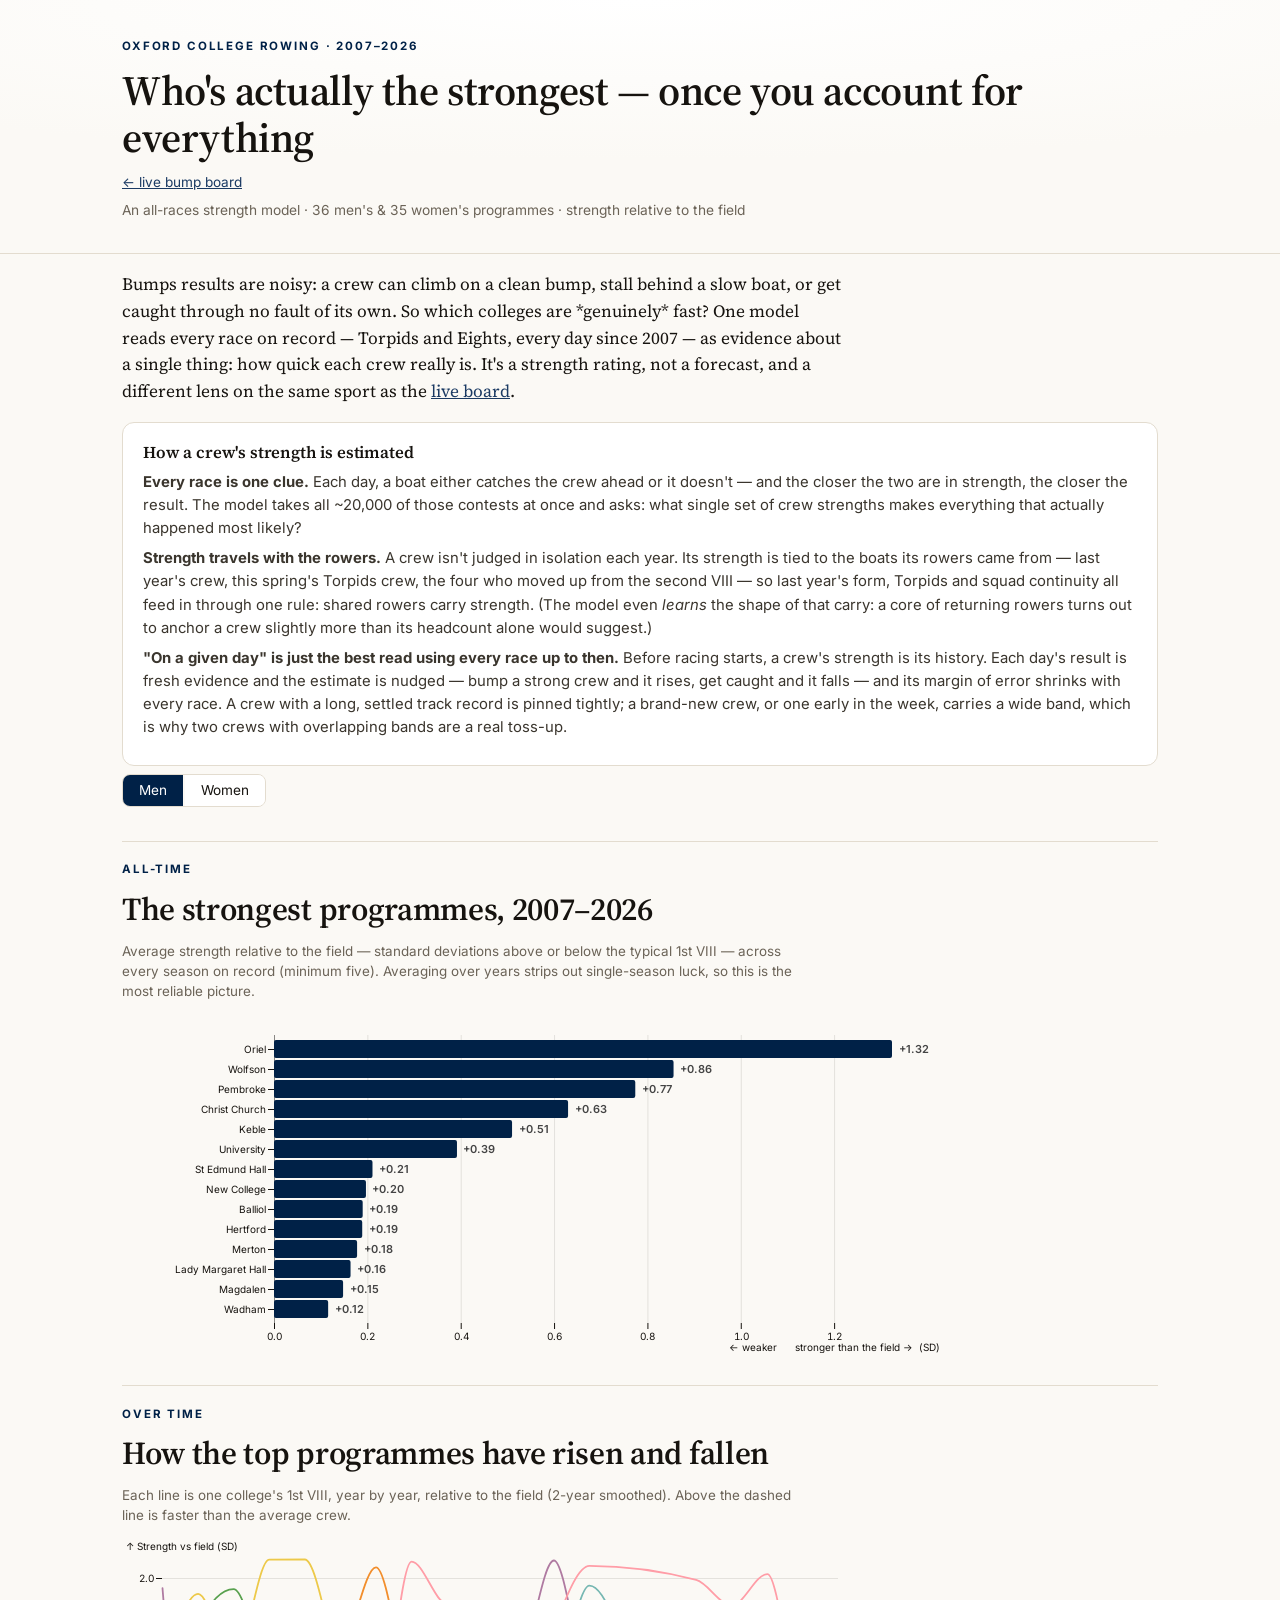
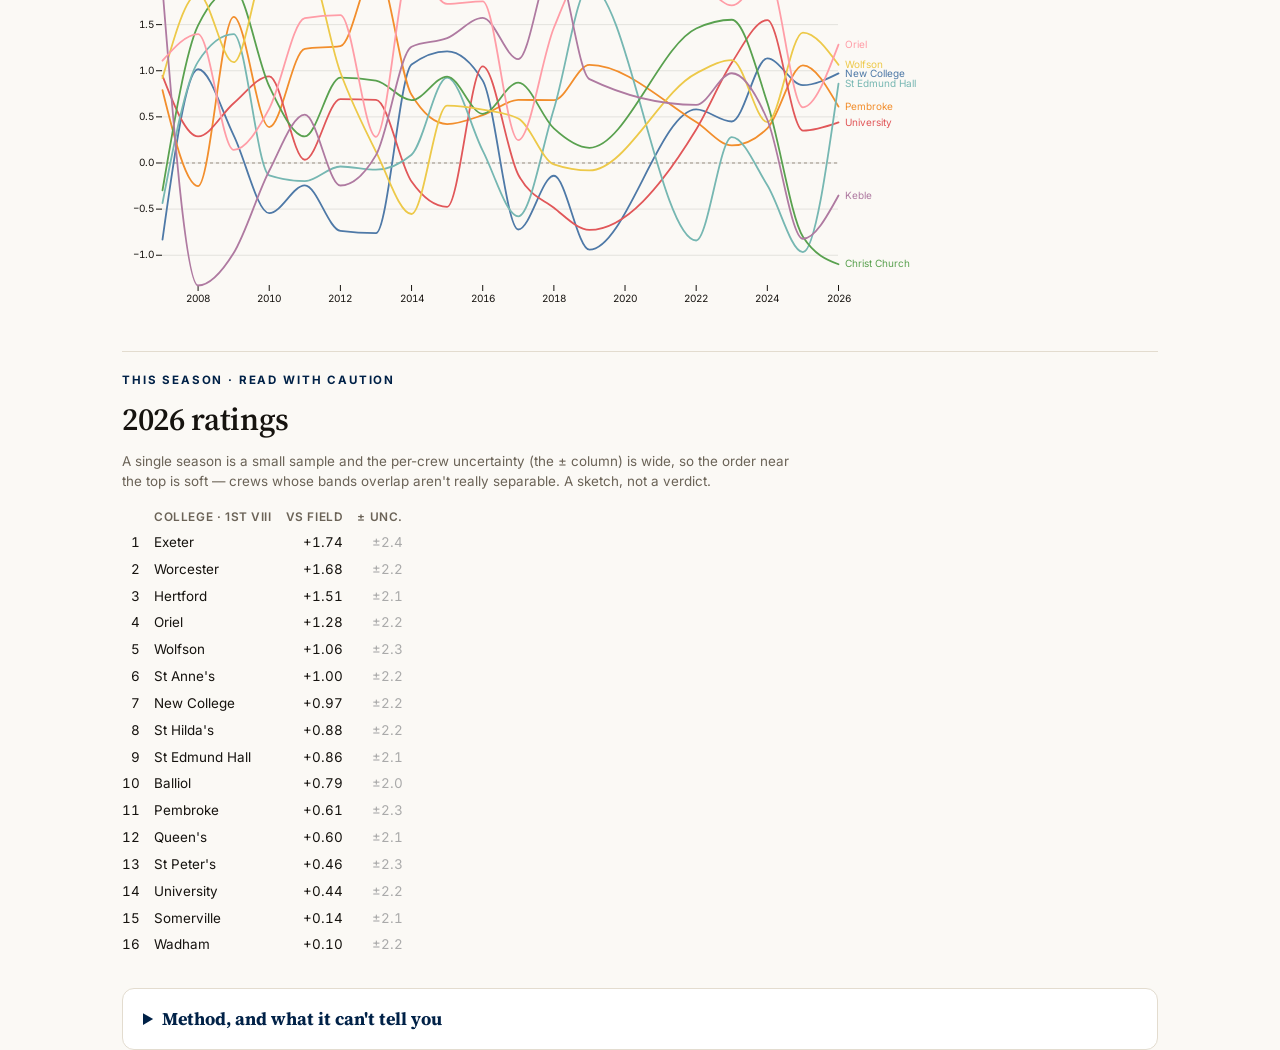
==== ratings.html @ 30b59cc1 "Add college strength-ratings page (holistic all-races model) + link from board An interpretive stren" ====
<!doctype html>
<html lang="en">
<head>
<meta charset="utf-8">
<meta name="viewport" content="width=device-width, initial-scale=1">
<title>College rowing strength — Oxford bumps, 2007–2026</title>
<meta name="description" content="An experimental strength rating that reads every Oxford bumps race — Torpids and Eights, every day since 2007 — as evidence about how fast each college's crew really is.">
<link rel="preconnect" href="https://fonts.googleapis.com">
<link href="https://fonts.googleapis.com/css2?family=Inter:wght@400;500;600;700&family=Source+Serif+4:ital,opsz,wght@0,8..60,400;0,8..60,600;1,8..60,400&display=swap" rel="stylesheet">
<link rel="stylesheet" href="css/style.css">
<script src="js/vendor/d3.min.js"></script>
<script src="js/vendor/plot.umd.min.js"></script>
<style>
  .ratesec{border-top:1px solid var(--line);margin-top:32px;padding-top:8px}
  .gtabs{display:inline-flex;gap:2px;border:1px solid var(--line);border-radius:8px;overflow:hidden;margin:8px 0 2px}
  .gtab{padding:5px 16px;font-family:var(--sans);font-size:.85rem;cursor:pointer;background:#fff}
  .gtab.on{background:var(--oxford);color:#fff}
  .chart{margin:14px 0 6px}
  .howbox{background:#fff;border:1px solid var(--line);border-radius:12px;padding:18px 20px;margin-top:16px}
  .howbox h3{margin:.2em 0 .3em}
  .howbox p{font-size:.93rem;color:#3a352d;margin:.5em 0}
  table.rt{border-collapse:collapse;font-family:var(--sans);font-size:.84rem;margin-top:10px}
  table.rt td,table.rt th{padding:3px 14px 3px 0;text-align:left}
  table.rt td.n{text-align:right;font-variant-numeric:tabular-nums}
  table.rt th{font-weight:600;color:var(--muted);font-size:.74rem;text-transform:uppercase;letter-spacing:.05em}
  .backlink{font-family:var(--sans);font-size:.85rem}
</style>
</head>
<body>
<header class="top"><div class="wrap"><div class="row">
  <div><p class="kicker">Oxford college rowing · 2007–2026</p>
  <h1>Who's actually the strongest — once you account for everything</h1></div>
  <a class="backlink" href="index.html">← live bump board</a>
</div>
<p class="metaline" id="meta">Loading…</p>
</div></header>

<main class="wrap">
  <p class="lead" style="font-family:var(--serif);font-size:1.08rem;max-width:720px">Bumps results are noisy: a crew can climb on a clean bump, stall behind a slow boat, or get caught through no fault of its own. So which colleges are *genuinely* fast? One model reads every race on record — Torpids and Eights, every day since 2007 — as evidence about a single thing: how quick each crew really is. It's a strength rating, not a forecast, and a different lens on the same sport as the <a href="index.html">live board</a>.</p>

  <div class="howbox">
    <h3>How a crew's strength is estimated</h3>
    <p><strong>Every race is one clue.</strong> Each day, a boat either catches the crew ahead or it doesn't — and the closer the two are in strength, the closer the result. The model takes all ~20,000 of those contests at once and asks: what single set of crew strengths makes everything that actually happened most likely?</p>
    <p><strong>Strength travels with the rowers.</strong> A crew isn't judged in isolation each year. Its strength is tied to the boats its rowers came from — last year's crew, this spring's Torpids crew, the four who moved up from the second VIII — so last year's form, Torpids and squad continuity all feed in through one rule: shared rowers carry strength. (The model even <em>learns</em> the shape of that carry: a core of returning rowers turns out to anchor a crew slightly more than its headcount alone would suggest.)</p>
    <p><strong>"On a given day" is just the best read using every race up to then.</strong> Before racing starts, a crew's strength is its history. Each day's result is fresh evidence and the estimate is nudged — bump a strong crew and it rises, get caught and it falls — and its margin of error shrinks with every race. A crew with a long, settled track record is pinned tightly; a brand-new crew, or one early in the week, carries a wide band, which is why two crews with overlapping bands are a real toss-up.</p>
  </div>

  <div class="gtabs"><div class="gtab on" data-g="men">Men</div><div class="gtab" data-g="women">Women</div></div>

  <section class="ratesec">
    <p class="kicker">All-time</p>
    <h2>The strongest programmes, 2007–2026</h2>
    <p class="small" style="max-width:680px">Average strength relative to the field — standard deviations above or below the typical 1st VIII — across every season on record (minimum five). Averaging over years strips out single-season luck, so this is the most reliable picture.</p>
    <div id="c-alltime" class="chart"></div>
  </section>

  <section class="ratesec">
    <p class="kicker">Over time</p>
    <h2>How the top programmes have risen and fallen</h2>
    <p class="small" style="max-width:680px">Each line is one college's 1st VIII, year by year, relative to the field (2-year smoothed). Above the dashed line is faster than the average crew.</p>
    <div id="c-traj" class="chart"></div>
  </section>

  <section class="ratesec">
    <p class="kicker">This season · read with caution</p>
    <h2 id="cur-h">Current ratings</h2>
    <p class="small" style="max-width:680px">A single season is a small sample and the per-crew uncertainty (the ± column) is wide, so the order near the top is soft — crews whose bands overlap aren't really separable. A sketch, not a verdict.</p>
    <div id="cur-table"></div>
  </section>

  <details class="methods"><summary>Method, and what it can't tell you</summary><div>
    <p>One Bayesian generative model treats every adjacent contest in every race as an observation of a latent skill field; strength is carried between a college's boats and seasons by the rowers they share (from crew lists, 2007 on), with the carry-over shape learned from the data. Fit by variational inference and checked against MCMC — the skill estimates agree to r≈0.99. Skills are comparable only <em>within</em> a gender; the absolute level is arbitrary, so everything here is shown relative to the field that year.</p>
    <p>An honesty note: on a strict, leak-free, like-for-like test, this richer model is <em>statistically indistinguishable</em> from the simpler model behind the live board at actually predicting the next day's bumps. It is offered here as an interpretive strength rating — a way to ask "who's really fast, adjusting for the draw" — not as a better forecaster. Current-season ratings in particular are small-sample and should be read with their uncertainty.</p>
  </div></details>
</main>

<script>
const P=window.Plot, C={oxford:"#002147",gold:"#b8893b",grey:"#9a9182",line:"#e3dccf"};
let DATA=null, G="men";
function bars(){
  const d=(DATA.all_time[G]||[]).slice(0,14).map(r=>({c:r.college,v:r.mean_rel}));
  const el=document.getElementById("c-alltime"); el.innerHTML="";
  el.append(P.plot({width:Math.min(el.clientWidth||700,820),height:30+d.length*22,marginLeft:152,marginRight:50,
    x:{label:"← weaker      stronger than the field →  (SD)",grid:true},
    y:{domain:d.map(r=>r.c),label:null},
    marks:[P.ruleX([0],{stroke:"#000",strokeOpacity:.4}),
      P.barX(d,{y:"c",x:"v",fill:r=>r.v>=0?C.oxford:C.grey,rx:2}),
      P.text(d.filter(r=>r.v>=0),{y:"c",x:"v",text:r=>"+"+r.v.toFixed(2),dx:6,textAnchor:"start",fontSize:11,fill:"#444",fontWeight:600}),
      P.text(d.filter(r=>r.v<0),{y:"c",x:"v",text:r=>r.v.toFixed(2),dx:-6,textAnchor:"end",fontSize:11,fill:"#444",fontWeight:600})]}));
}
function traj(){
  const pts=DATA.trajectories[G]||[]; const el=document.getElementById("c-traj"); el.innerHTML="";
  const cols=[...new Set(pts.map(p=>p.college))];
  el.append(P.plot({width:Math.min(el.clientWidth||700,820),height:380,marginRight:104,marginBottom:34,
    x:{label:null,tickFormat:"d"},y:{label:"Strength vs field (SD)",grid:true},
    color:{domain:cols,scheme:"tableau10"},
    marks:[P.ruleY([0],{stroke:C.grey,strokeDasharray:"3 3"}),
      P.line(pts,{x:"year",y:"rel",z:"college",stroke:"college",strokeWidth:1.8,curve:"monotone-x"}),
      P.text(pts,{filter:d=>d.year===Math.max(...pts.filter(p=>p.college===d.college).map(p=>p.year)),
        x:"year",y:"rel",text:"college",dx:6,textAnchor:"start",fontSize:10,fill:"college"})]}));
}
function curtable(){
  const o=DATA.latest[G]||{rows:[]}; document.getElementById("cur-h").textContent=o.year+" ratings";
  const rows=o.rows.slice(0,16).map(r=>`<tr><td class="n">${r.rank}</td><td>${r.college}</td><td class="n">${r.rel>=0?"+":""}${r.rel.toFixed(2)}</td><td class="n" style="color:#aaa">±${r.sd.toFixed(1)}</td></tr>`).join("");
  document.getElementById("cur-table").innerHTML=`<table class="rt"><tr><th></th><th>College · 1st VIII</th><th>vs field</th><th>± unc.</th></tr>${rows}</table>`;
}
function draw(){bars();traj();curtable();}
(async function(){
  try{DATA=await (await fetch("data/ratings.json")).json();}catch(e){document.getElementById("meta").textContent="ratings unavailable";return;}
  document.getElementById("meta").innerHTML=`An all-races strength model · ${(DATA.all_time.men||[]).length} men's & ${(DATA.all_time.women||[]).length} women's programmes · strength relative to the field`;
  document.querySelectorAll(".gtab").forEach(t=>t.onclick=()=>{document.querySelectorAll(".gtab").forEach(x=>x.classList.toggle("on",x===t));G=t.dataset.g;draw();});
  draw();
})();
</script>
</body>
</html>
---- css/style.css ----
:root{
  --ink:#16130f; --paper:#fbf9f5; --paper2:#f3eee5; --line:#e3dccf;
  --oxford:#002147; --oxford2:#1b3a63;
  --up:#1a7f57; --down:#c0392b; --row:#b8b0a0; --gold:#b8893b; --muted:#6b6357;
  --serif:"Source Serif 4",Georgia,"Times New Roman",serif;
  --sans:"Inter",system-ui,-apple-system,"Segoe UI",Helvetica,Arial,sans-serif;
  --maxw:1080px;
}
*{box-sizing:border-box}
html{scroll-behavior:smooth}
body{margin:0;background:var(--paper);color:var(--ink);font-family:var(--sans);font-size:17px;line-height:1.55;-webkit-font-smoothing:antialiased;text-rendering:optimizeLegibility}
.wrap{max-width:var(--maxw);margin:0 auto;padding:0 22px}
.narrow{max-width:760px}
h1,h2,h3{font-family:var(--serif);font-weight:600;line-height:1.14;letter-spacing:-.01em;margin:0}
h2{font-size:clamp(1.4rem,2.8vw,2rem);margin:0 0 .25em}
h3{font-size:1.04rem;margin:0 0 .15em}
a{color:var(--oxford2)}
strong{font-weight:700}
.small{font-size:.84rem;color:var(--muted);line-height:1.5}
.kicker{font-family:var(--sans);text-transform:uppercase;letter-spacing:.16em;font-size:.72rem;font-weight:700;color:var(--oxford)}

/* ===== masthead (compact — the board leads) ===== */
header.top{border-bottom:1px solid var(--line);background:radial-gradient(120% 90% at 50% 0%, #fff 0%, var(--paper) 70%);padding:26px 0 18px}
header.top .row{display:flex;align-items:baseline;justify-content:space-between;flex-wrap:wrap;gap:10px}
header.top h1{font-size:clamp(1.7rem,4vw,2.6rem)}
header.top h1 em{font-style:normal;color:var(--oxford)}
.live{display:inline-flex;align-items:center;gap:7px;font-size:.74rem;font-weight:700;letter-spacing:.06em;text-transform:uppercase;color:var(--up)}
.live .dot{width:8px;height:8px;border-radius:50%;background:var(--up);box-shadow:0 0 0 0 rgba(26,127,87,.5);animation:pulse 2s infinite}
@keyframes pulse{0%{box-shadow:0 0 0 0 rgba(26,127,87,.5)}70%{box-shadow:0 0 0 7px rgba(26,127,87,0)}100%{box-shadow:0 0 0 0 rgba(26,127,87,0)}}
.metaline{margin-top:.5em;color:var(--muted);font-size:.86rem}
.metaline strong{color:var(--ink)}

/* ===== board controls ===== */
.controls{display:flex;align-items:center;justify-content:space-between;gap:12px;flex-wrap:wrap;margin:18px 0 6px}
.tabs{display:flex;gap:8px}
.tab{padding:7px 18px;border:1px solid var(--line);background:#fff;border-radius:22px;cursor:pointer;font-size:.9rem;font-weight:600;color:var(--ink)}
.tab.active{background:var(--oxford);color:#fff;border-color:var(--oxford)}
.legend{display:flex;gap:16px;flex-wrap:wrap;font-size:.78rem;color:var(--muted)}
.legend .k{display:inline-flex;align-items:center;gap:6px}
.legend .sw{width:11px;height:11px;border-radius:3px;display:inline-block}

/* ===== blades watch strip ===== */
.blades-watch{display:flex;align-items:center;gap:12px;flex-wrap:wrap;background:#fff;border:1px solid var(--line);border-left:3px solid var(--gold);border-radius:10px;padding:10px 14px;margin:10px 0 4px}
.blades-watch .lab{font-size:.72rem;text-transform:uppercase;letter-spacing:.08em;font-weight:700;color:var(--gold);white-space:nowrap}
#blades-strip{display:flex;gap:14px;flex-wrap:wrap;font-size:.88rem}
.bw{white-space:nowrap}
.bw-c{font-weight:600}
.bw-p{font-variant-numeric:tabular-nums;color:var(--gold);font-weight:700}

/* ===== field summary (one-glance state of the day) ===== */
.field-summary{margin:14px 0 2px}
.fs-text{font-size:.95rem;color:#3a352d;margin-bottom:7px}
.fs-text strong{color:var(--oxford)}
.fsbar{display:flex;height:11px;border-radius:6px;overflow:hidden;background:var(--paper2)}
.fsbar>span{display:block;height:100%}

/* ===== the board ===== */
#board{margin:6px 0 2px}
.divhead{font-family:var(--sans);text-transform:uppercase;letter-spacing:.1em;font-size:.68rem;font-weight:700;color:var(--muted);margin:16px 0 4px;padding-left:2px}
.divhead:first-child{margin-top:6px}
.crew{background:#fff;border:1px solid var(--line);border-radius:9px;margin:4px 0;overflow:hidden;transition:border-color .12s,box-shadow .12s}
.crew:hover{border-color:#cfc6b6}
.crew.open{border-color:var(--oxford);box-shadow:0 2px 12px rgba(0,33,71,.08)}
.crew-row{display:grid;grid-template-columns:28px 1fr 38px 150px 38px 16px;align-items:center;gap:10px;padding:9px 12px;cursor:pointer}
.crew .pos{font-family:var(--serif);font-weight:600;font-size:1.15rem;color:var(--oxford);text-align:right;font-variant-numeric:tabular-nums}
.crew .who{min-width:0}
.crew .name{font-weight:600;font-size:1rem}
.crew .chase{display:block;font-size:.78rem;color:var(--muted)}
.crew .chase strong{color:#4a4136;font-weight:600}
.head-mark{color:var(--gold);font-weight:600}
.bar{height:10px;border-radius:5px;background:var(--paper2);position:relative;min-width:40px}
.bar>span{position:absolute;left:0;top:0;bottom:0;border-radius:5px}
.dbar{position:relative;height:13px;background:var(--paper2);border-radius:7px;overflow:hidden;min-width:60px}
.dbar .mid{position:absolute;left:50%;top:0;bottom:0;width:1px;background:#cbc3b3}
.dbar .up{position:absolute;left:50%;top:0;bottom:0;background:var(--up)}
.dbar .dn{position:absolute;right:50%;top:0;bottom:0;background:var(--down)}
.pn{font-variant-numeric:tabular-nums;font-weight:700;font-size:.88rem}
.up-n{color:var(--up);text-align:left}
.dn-n{color:var(--down);text-align:right}
.crew.dim{opacity:.3}
.crew.hl{border-color:var(--oxford);box-shadow:0 1px 9px rgba(0,33,71,.12)}
.ctl-right{display:flex;align-items:center;gap:14px;flex-wrap:wrap}
#college-hl{font-size:.85rem;padding:6px 10px;max-width:230px}
.caret{color:var(--muted);font-size:1.2rem;transition:transform .15s;justify-self:center}
.crew.open .caret{transform:rotate(90deg)}
.chip{display:inline-block;font-size:.66rem;font-weight:700;padding:1px 7px;border-radius:10px;background:#f6efe0;color:var(--gold);vertical-align:1px}

/* ===== expanded crew detail ===== */
.detail{padding:4px 14px 14px;border-top:1px dashed var(--line);background:#fdfcf9}
.splitbars{display:grid;gap:6px;margin:10px 0 4px;max-width:520px}
.sb{display:grid;grid-template-columns:186px 1fr 44px;align-items:center;gap:10px}
.sb-l{font-size:.8rem;color:var(--muted);line-height:1.25}
.sb .bar{height:8px}
.sb-n{font-variant-numeric:tabular-nums;font-size:.82rem;text-align:right;font-weight:600}
.dsplit,.dblade{font-size:.88rem;margin:8px 0 2px}
.dblade{color:#7a5a1e}
.attr{margin-top:12px;border-top:1px solid var(--line);padding-top:8px}
.attr-h{font-size:.86rem;font-weight:700}
.attr-h .vs{font-weight:400;color:var(--muted)}
.attr-note{font-size:.78rem;color:var(--muted);margin:2px 0 0;line-height:1.45}
.wf{margin:2px 0}

/* ===== why panels ===== */
.why,.skill{border-top:1px solid var(--line);margin-top:34px;padding-top:8px}
.why .lead,.skill .lead{font-family:var(--serif);font-size:1.05rem;color:#403a31;max-width:720px}
.skill .chart{width:100%;margin:14px 0 6px}
.skill .small{max-width:720px}
.panels{display:grid;grid-template-columns:repeat(auto-fit,minmax(300px,1fr));gap:22px;margin-top:18px}
.panel{background:#fff;border:1px solid var(--line);border-radius:12px;padding:18px 18px 14px}
.panel .tag{font-size:.68rem;text-transform:uppercase;letter-spacing:.09em;color:var(--gold);font-weight:700}
.panel p{font-size:.9rem;color:#3a352d;margin:.4em 0 0}
.panel .chart{width:100%;min-height:60px;margin-top:8px}
.chart svg{max-width:100%;height:auto;font-family:var(--sans)!important}
figcaption{font-size:.78rem;color:var(--muted);margin-top:.5em;line-height:1.45;border-left:2px solid var(--line);padding-left:.8em}

/* ===== college lookup ===== */
.lookup{border-top:1px solid var(--line);margin-top:34px;padding-top:8px}
.lookup .pick{display:flex;gap:10px;flex-wrap:wrap;margin:.8em 0 0}
select{font-family:var(--sans);font-size:1rem;padding:9px 12px;border:1px solid var(--line);border-radius:8px;background:#fff;color:var(--ink)}
#lookup-result{margin-top:1.2em}
.recordline{display:flex;flex-wrap:wrap;gap:14px;margin:.4em 0 1em}
.rec{background:#fff;border:1px solid var(--line);border-radius:10px;padding:12px 16px;min-width:104px}
.rec .n{font-family:var(--serif);font-size:1.7rem;font-weight:600;color:var(--oxford);line-height:1}
.rec .l{font-size:.74rem;color:var(--muted);margin-top:.35em}
.statusline{font-size:.95rem;color:#3a352d;margin:.2em 0 .6em}

/* ===== methods ===== */
details.methods{margin:30px 0 0;background:#fff;border:1px solid var(--line);border-radius:12px;padding:2px 20px}
details.methods summary{cursor:pointer;font-weight:700;font-family:var(--serif);font-size:1.12rem;padding:14px 0;color:var(--oxford)}
details.methods[open] summary{border-bottom:1px solid var(--line);margin-bottom:1em}
.methods h3{font-size:.98rem;margin:1.3em 0 .2em}
.methods p,.methods li{font-size:.88rem;line-height:1.55;color:#3a352d}

footer{border-top:1px solid var(--line);margin-top:40px;padding:22px 0 50px;color:var(--muted);font-size:.82rem}

@media (max-width:620px){
  body{font-size:16px}
  .crew-row{grid-template-columns:22px 1fr 30px 78px 30px 12px;gap:6px;padding:9px 10px}
  .pn{font-size:.76rem}
  .dbar{min-width:48px;height:12px}
  .crew .name{font-size:.92rem}
  .ctl-right{gap:8px;width:100%}
  #college-hl{flex:1}
}
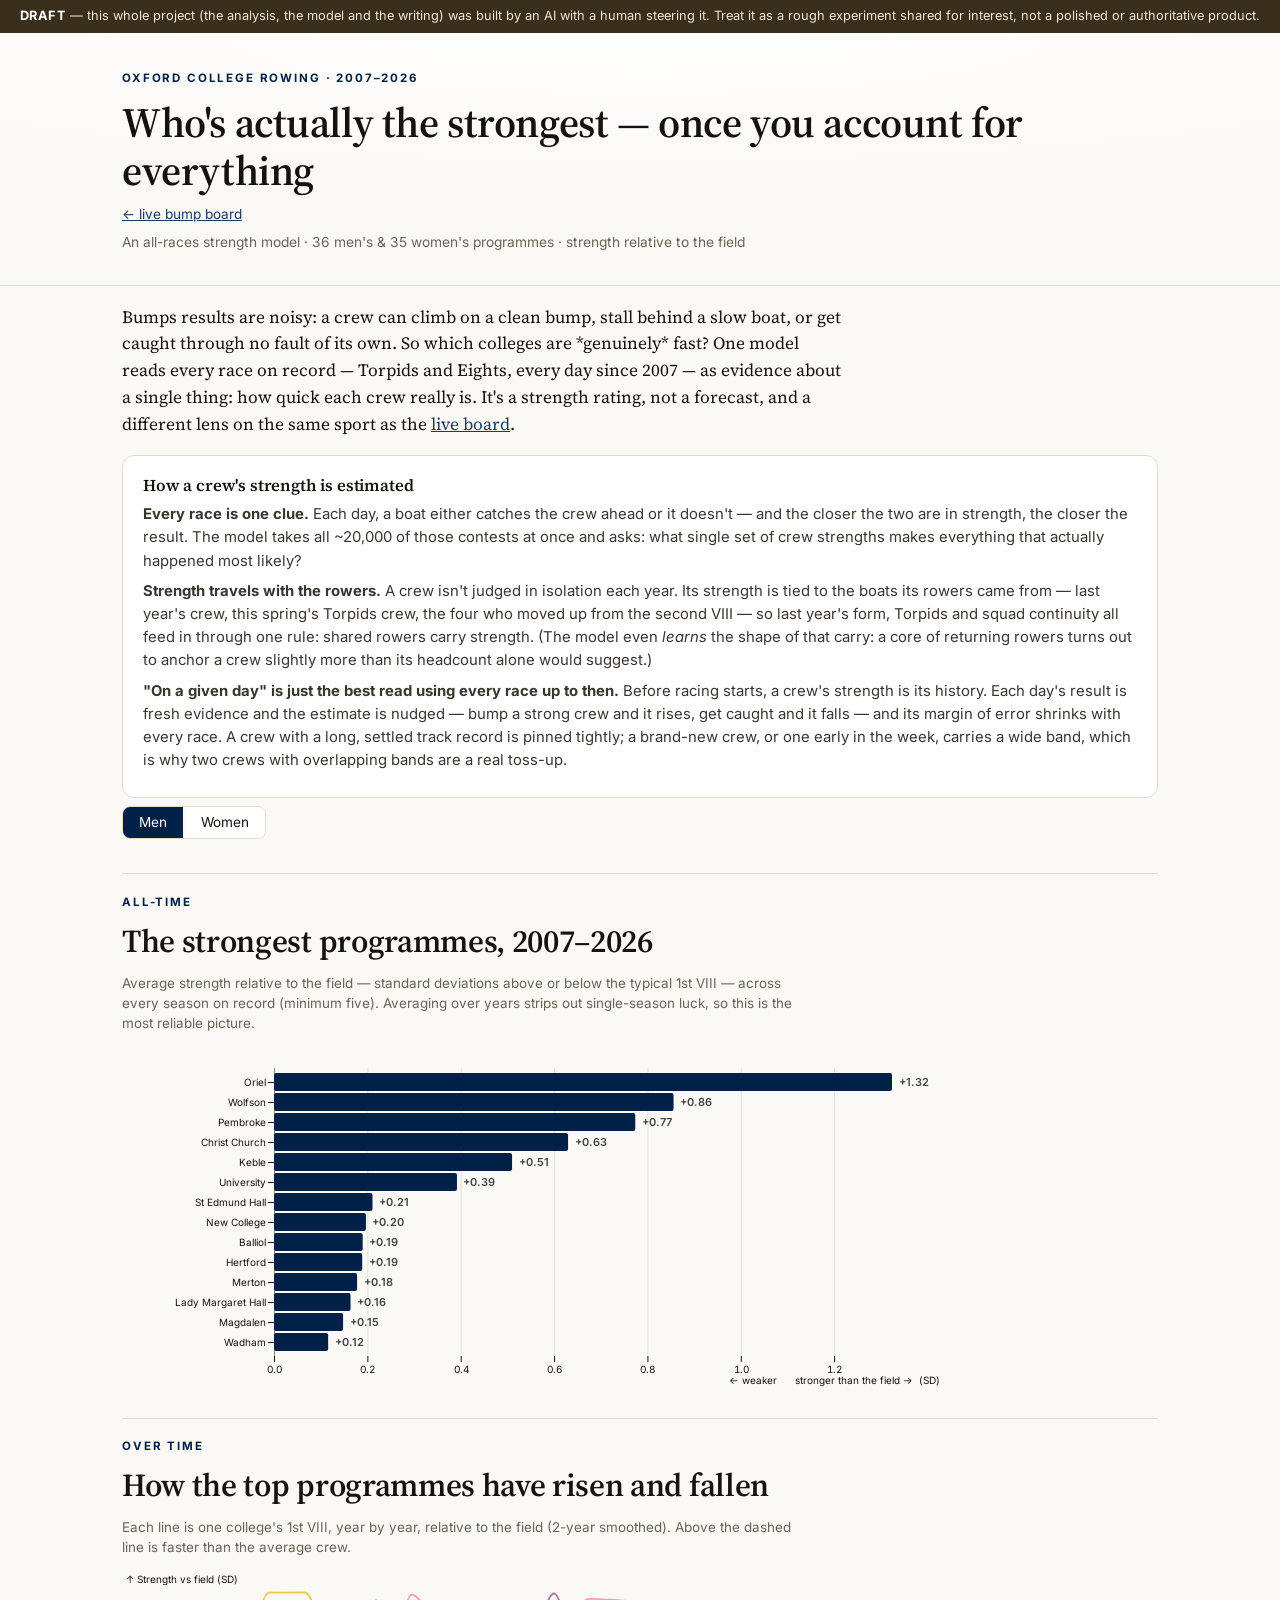
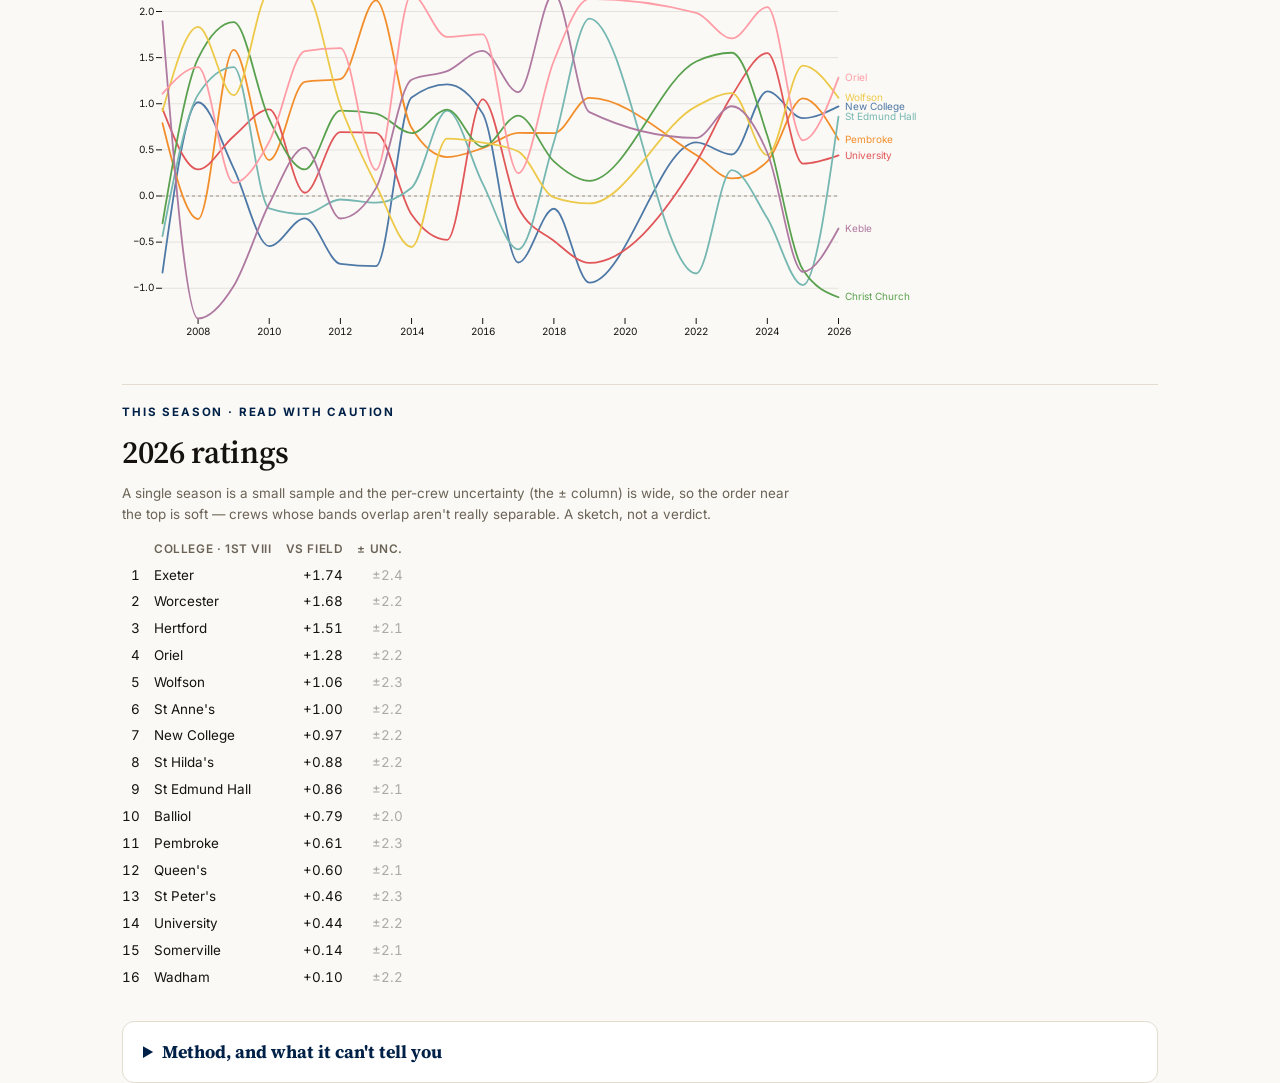
==== commit a2798f5d: "Add calibration (reliability) chart + DRAFT/AI-generated banner - Validation: out-of-sample reliabil" ====
--- a/ratings.html
+++ b/ratings.html
@@ -27,6 +27,7 @@
 </style>
 </head>
 <body>
+<div class="draftnote"><strong>DRAFT</strong> — this whole project (the analysis, the model and the writing) was built by an AI with a human steering it. Treat it as a rough experiment shared for interest, not a polished or authoritative product.</div>
 <header class="top"><div class="wrap"><div class="row">
   <div><p class="kicker">Oxford college rowing · 2007–2026</p>
   <h1>Who's actually the strongest — once you account for everything</h1></div>
--- a/css/style.css
+++ b/css/style.css
@@ -18,6 +18,8 @@
 strong{font-weight:700}
 .small{font-size:.84rem;color:var(--muted);line-height:1.5}
 .kicker{font-family:var(--sans);text-transform:uppercase;letter-spacing:.16em;font-size:.72rem;font-weight:700;color:var(--oxford)}
+.draftnote{background:#3a2f1c;color:#f1e7d6;font-family:var(--sans);font-size:.8rem;line-height:1.45;text-align:center;padding:7px 14px}
+.draftnote strong{color:#fff;letter-spacing:.04em}
 
 /* ===== masthead (compact — the board leads) ===== */
 header.top{border-bottom:1px solid var(--line);background:radial-gradient(120% 90% at 50% 0%, #fff 0%, var(--paper) 70%);padding:26px 0 18px}
